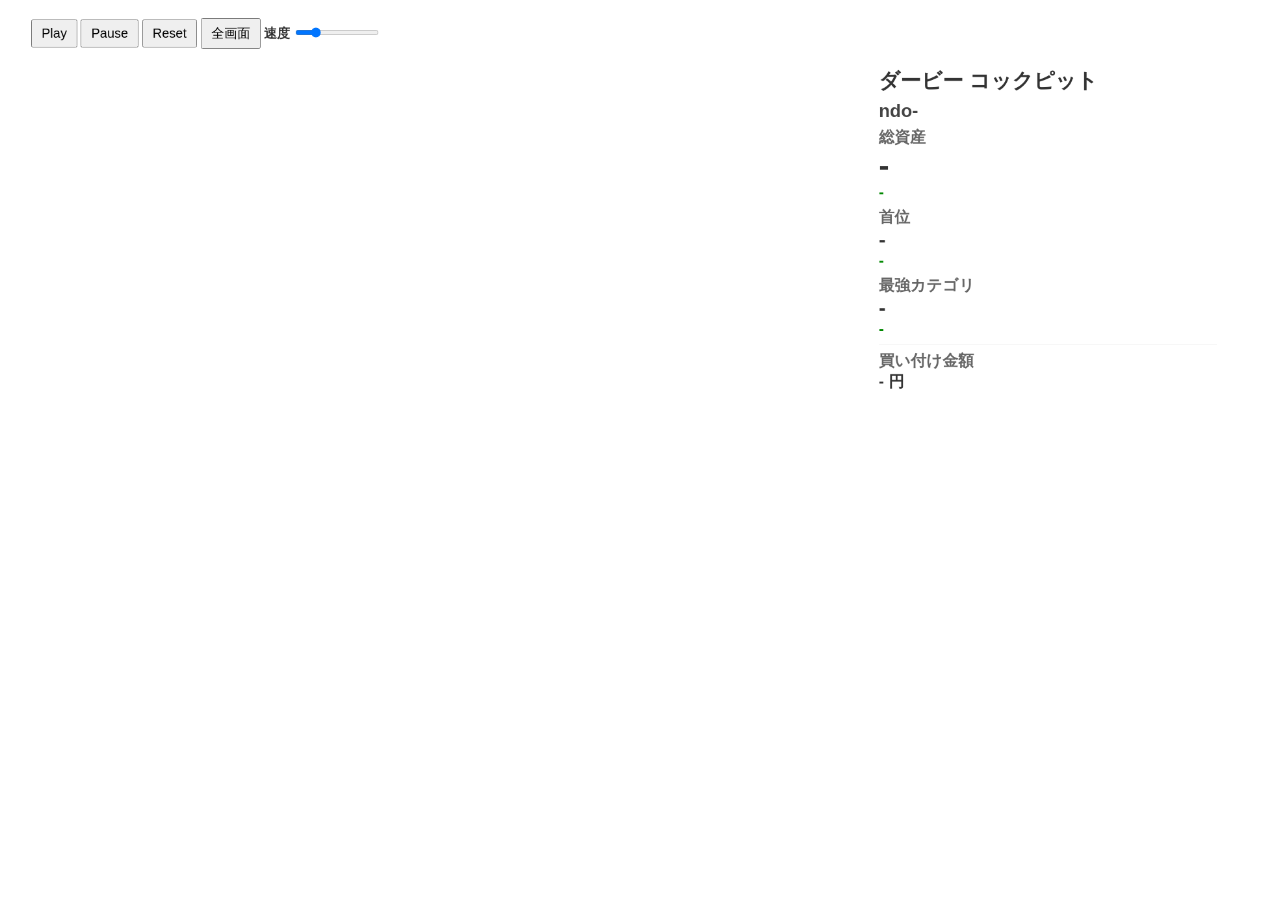
==== docs/index.html @ 9ab99203 "Add docs/index.html for GitHub Pages root" ====
<!DOCTYPE html>
<html>
<head>
  <meta charset="UTF-8" />
  <title>投棄信託ダービー - 総集編 連続レース</title>
  <link rel="stylesheet" href="./style_fhd.css" />
  <script src="https://d3js.org/d3.v7.min.js"></script>
  <script src="./combined-from-arcs.js"></script>
  <script>
    window.DARBY_RACE_CONFIG = {
      initialLotCount: 0,
    };
  </script>
  <style>
    body {
      display: block !important;
      min-height: 100vh;
      height: auto !important;
      margin: 0;
      padding: 0;
      box-sizing: border-box;
      overflow: auto;
      background: #fff !important;
    }

    /* Force this slide to FHD (1920x1080) for generation/cropping */
    .slide.compact {
      width: 1920px !important;
      height: 1080px !important;
      max-width: none !important;
      margin: 0 !important;
      box-sizing: border-box;
      border-radius: 0 !important;
      box-shadow: none !important;
    }

    #slide-stage {
      width: 1920px;
      height: 1080px;
      overflow: hidden;
    }

    #slide-stage .slide.compact {
      transform-origin: top left;
      will-change: transform;
    }
    /* Ensure content fills the slide height */
    .slide.compact .content {
      height: 100% !important;
      display: flex !important;
      flex-direction: column !important;
      box-sizing: border-box;
    }
    /* Layout tweaks: padding, larger fonts and spacing for FHD */
    .slide.compact { font-size: 24px; }
    .slide.compact .content { padding: 28px 48px !important; gap: 18px; }
    .header { font-size: 48px; font-weight: 800; padding: 8px 0; }
    .controls { margin-bottom: 18px; }
    .controls .control-button { font-size: 20px; padding: 8px 14px; }

    /* Give main visualization a larger stable height inside FHD */
    #race-chart { height: 650px; align-self: stretch; flex: 1 1 auto; }
    /* Make cockpit same height as the chart and wider for readability; override inline width */
    .race-cockpit { height: 650px !important; align-self: stretch !important; width: 520px !important; flex: 0 0 520px !important; overflow: auto; padding-left: 24px !important; }
    /* Ensure the parent flex row stretches children to equal height even if inline style sets align-items */
    .slide.compact .content > div[style*="display:flex"] { align-items: stretch !important; }

    /* Cockpit font sizing overrides (use !important to beat inline styles) */
    .race-cockpit { font-size:24px !important; }
    .race-cockpit .cockpit-header h3 { margin:0; font-size:32px !important; }
    .race-cockpit .date-display, .race-cockpit .cockpit-header .date-display { font-size:24px !important; }
    .race-cockpit div, .race-cockpit > div > div { font-size:24px !important; }
    #cockpit-date { font-size:28px !important; color:#444 !important; }
    #total-value { font-size:48px !important; font-weight:800 !important; }
    #leader-name, #best-category { font-size:32px !important; font-weight:700 !important; }
    #baseline-value { font-size:24px !important; }

    /* Chart text sizing */
    .bar .lbl { font-size: 32px !important; font-weight: bold; }
    .bar .val { font-size: 32px !important; font-weight: bold; }
    .goal-text { font-size: 24px !important; font-weight: bold; }
    .date-label { font-size: 36px !important; font-weight: bold; }

  </style>
</head>
<body>
  <div id="slide-stage">
    <div class="slide compact">
      <div class="content" id="main-content" style="flex-direction:column;transition:background-color 0.3s ease;">
      <div class="controls" style="margin-bottom:10px;">
        <button class="control-button" id="play-btn">Play</button>
        <button class="control-button" id="pause-btn">Pause</button>
        <button class="control-button" id="reset-btn">Reset</button>
        <button class="control-button" id="fullscreen-btn">全画面</button>
  <label>速度 <input type="range" id="speed" min="100" max="1500" value="400" /></label>
  <span id="accumulation-indicator" style="margin-left:15px;font-weight:700;color:#e84393;font-size:16px;display:none;">💰 積立中...</span>
      </div>
      <div style="display:flex;gap:16px;align-items:flex-start;">
        <div id="race-chart" style="flex:1; width:100%;"></div>
        <div class="race-cockpit" style="width:260px;">
          <div class="cockpit-header"><h3 style="margin:0 0 8px 0;">ダービー コックピット</h3>
            <div class="date-display" id="cockpit-date">ndo-</div>
          </div>
          <div style="margin-top:8px;">
            <div style="margin-bottom:8px;"><div style="font-size:12px;color:#666">総資産</div><div id="total-value" style="font-size:18px;font-weight:700">-</div><div id="total-change" style="font-size:12px;color:#080">-</div></div>
            <div style="margin-bottom:8px;"><div style="font-size:12px;color:#666">首位</div><div id="leader-name" style="font-size:16px;font-weight:700">-</div><div id="leader-change" style="font-size:12px;color:#080">-</div></div>
            <div style="margin-bottom:8px;"><div style="font-size:12px;color:#666">最強カテゴリ</div><div id="best-category" style="font-size:14px;font-weight:700">-</div><div id="best-category-change" style="font-size:12px;color:#080">-</div></div>
            <div style="margin-top:10px;border-top:1px solid #eee;padding-top:8px;"><div style="font-size:12px;color:#666">買い付け金額</div><div id="baseline-value" style="font-size:14px;font-weight:700">- 円</div></div>
          </div>
        </div>
      </div>
    </div>
  </div>
  </div>
<script>
  (function () {
    const stage = document.getElementById("slide-stage");
    const slide = stage ? stage.querySelector(".slide.compact") : null;
    if (!stage || !slide) return;
    const baseW = 1920;
    const baseH = 1080;
    const padding = 16;

    function fitSlideToViewport() {
      const availableW = Math.max(320, window.innerWidth - padding * 2);
      const availableH = Math.max(320, window.innerHeight - padding * 2);
      const scale = Math.min(availableW / baseW, availableH / baseH, 1);

      stage.style.width = `${Math.floor(baseW * scale)}px`;
      stage.style.height = `${Math.floor(baseH * scale)}px`;
      slide.style.transform = `scale(${scale})`;
    }

    window.addEventListener("resize", fitSlideToViewport);
    document.addEventListener("fullscreenchange", fitSlideToViewport);
    document.addEventListener("webkitfullscreenchange", fitSlideToViewport);
    fitSlideToViewport();
  })();
</script>
<script src="./race-template.js"></script>
</body>
</html>
---- docs/style_fhd.css ----
/* Unified Slide Styles for 投棄信託ダービー (scene01-04)
   Keep scene-specific selectors so individual HTML files stay simple.
   Palette & design tokens */

:root {
  --color-primary: #4a69bd;
  --color-bg-gradient-start: #f5f7fa;
  --color-bg-gradient-end: #c3cfe2;
  --color-panel-bg: #f8f9fa;
  --color-border-soft: #e9ecef;
  --color-text-dark: #333;
  --radius-sm: 4px;
  --radius-md: 6px;
  --radius-lg: 10px;
  --shadow-elev-1: 0 2px 5px rgba(0,0,0,0.1);
  --shadow-elev-2: 0 6px 12px rgba(0,0,0,0.15);
  --shadow-card: 0 10px 20px rgba(0,0,0,0.19), 0 6px 6px rgba(0,0,0,0.23);

  /* Fund / category colors */
  --color-ikeike: #ff6b6b;
  --color-sox: #5f27cd;
  --color-leverage: #e84393;
  --color-standard-acwi: #3498db;
  --color-standard-sp500: #2ecc71;
  --color-standard-vti: #1abc9c;
  font-size: 1.6em;
  font-weight: bold;
  color: var(--color-primary);
  --color-dividend-spyd: #e67e22;

/* Runner / lap styling (used in race slide) */
.lap-number {
  font-size: 3.4em;
  font-weight: bold;
  color: var(--color-primary);
  line-height: 1;
}

.lap-label {
  font-size: 1.05em;
  color: #666;
  margin-top: 4px;
}

.progress-text {
  position: absolute;
  left: 50%;
  top: 50%;
  transform: translate(-50%, -50%);
  color: white;
  font-weight: bold;
  font-size: 0.95em;
  text-shadow: 0 1px 3px rgba(0,0,0,0.3);
  white-space: nowrap;
}

.runner-name { font-size: 1.5em; font-weight: 700; }
.runner-icon { font-size: 3em; }
.track-labels span { font-size: 1em; }
}

/* Base Layout */
body {
  font-family: 'Noto Sans JP', sans-serif;
  /* Increased base font-size for better readability */
  font-size: 18px;
  background: linear-gradient(135deg, var(--color-bg-gradient-start) 0%, var(--color-bg-gradient-end) 100%);
  margin: 0;
  height: 100vh;
  display: flex;
  justify-content: center;
  align-items: center;
  color: var(--color-text-dark);
}

.slide {
  width: 1920px;
  height: 1080px;
  background: #fff;
  border-radius: var(--radius-lg);
  box-shadow: var(--shadow-card);
  display: flex;
  flex-direction: column;
  overflow: hidden;
  position: relative;
}

.header {
  background: var(--color-primary);
  color: #fff;
  padding: 15px 20px;
  text-align: center;
  font-size: 32px;
  flex-shrink: 0;
}

.footer {
  background: var(--color-primary);
  color: #fff;
  padding: 8px 12px;
  text-align: center;
  flex-shrink: 0;
  font-size: 16px;
}

.content {
  flex: 1;
  display: flex;
  padding: 10px 15px;
  gap: 10px;
  overflow: hidden;
}

/* Allow scenes that need scrolling to add .scrollable to .content */
.content.scrollable { overflow: auto; }

.character-area {
  width: 30%;
  position: relative;
  padding: 0 10px 10px 10px;
  z-index: 2;
  overflow: hidden;
}

.character-container {
  width: 100%;
  position: absolute;
  display: flex;
  flex-direction: column;
  align-items: center;
}

#yuki-container {
  top: 10px;
}

#zunda-container {
  top: 285px;
}

.character-slot {
  width: 350px;
  height: 350px;
  flex-shrink: 0;
}

.data-area {
  width: 70%;
  padding: 10px 15px;
  overflow: hidden;
}

/* Character & Speech */
.character-img {
  width: 350px;
  height: 350px;
  border-radius: 50%;
  object-fit: cover;
  margin-bottom: 10px;
  display: block;
}
.character-img.compact { /* scene03 variant */
  width: 160px;
  height: 160px;
  margin-bottom: 5px;
}

.speech-bubble {
  position: relative;
  background: linear-gradient(135deg, #ffffff 0%, #f8f9fa 100%);
  border: 2px solid transparent;
  border-radius: 12px;
  padding: 14px 16px;
  margin: 8px;
  width: 100%;
  max-width: 280px;
  height: 100px;
  overflow: hidden;
  text-overflow: ellipsis;
  font-size: 15px;
  font-weight: 600;
  line-height: 1.6;
  box-shadow: 0 4px 12px rgba(0,0,0,0.12), 0 2px 4px rgba(0,0,0,0.08);
  transition: all .3s cubic-bezier(0.4, 0, 0.2, 1);
  box-sizing: border-box;
  font-family: 'Noto Sans JP', 'M PLUS Rounded 1c', sans-serif;
  white-space: pre-wrap;
  display: -webkit-box;
  -webkit-line-clamp: 4;
  -webkit-box-orient: vertical;
}
/* Use visibility approach for initial hidden speech bubbles (follow 4_gathered behavior) */
/* Note: specific slides set inline style="visibility:hidden;" on speech bubbles */
.speech-bubble:after {
  content: '';
  position: absolute;
  left: -10px;
  top: 50%;
  width: 0; height: 0;
  border: 12px solid transparent;
  border-right-color: #ffffff;
  border-left: 0;
  margin-top: -12px;
  filter: drop-shadow(-2px 2px 2px rgba(0,0,0,0.1));
}
.speech-bubble.active {
  background: linear-gradient(135deg, #e3f2fd 0%, #bbdefb 100%);
  border: 2px solid var(--color-primary);
  box-shadow: 0 6px 16px rgba(74, 105, 189, 0.3), 0 3px 6px rgba(0,0,0,0.12);
  transform: scale(1.02);
}

/* キャラクターごとのデフォルトカラー */
#yuki-speech {
  color: #1e90ff; /* DodgerBlue */
  border-color: #63b3ff; /* Lighter blue for border accent */
}

#zunda-speech {
  color: #6ab04c;
  border-color: #badc58;
}

@keyframes bubbleHighlight { 0%{transform:scale(1);}50%{transform:scale(1.05);}100%{transform:scale(1);} }

/* Rule / info boxes (scene01) */
.rule-box {
  background: #f1f2f6;
  border-left: 4px solid var(--color-primary);
  padding: 10px 12px;
  margin: 10px 0 15px;
  font-size: 15px;
}

/* Category grid (scene01, scene03 fragments) */
.categories-container { /* 2x2 grid */
  display: grid;
  grid-template-columns: 1fr 1fr;
  grid-auto-rows: auto;
  gap: 15px;
  margin-top: 15px;
}
.fund-category {
  background: #fff;
  padding: 10px 12px;
  border-radius: 8px;
  box-shadow: var(--shadow-elev-1);
  text-align: center;
}
.fund-category h3 {
  margin: 0 0 8px;
  padding-bottom: 5px;
  border-bottom: 2px solid currentColor;
  font-size: 16px;
}
.fund-list { text-align: left; font-size: 14px; line-height: 1.4; }
.fund-item { margin-bottom: 6px; }

/* Category color helpers */
.ikeike { color: var(--color-ikeike); }
.standard { color: var(--color-standard-acwi); }
.active { color: var(--color-active); }
.dividend { color: var(--color-dividend); }

/* Tabs (scene02) */
.tabs { display: flex; background: #e9ecef; border-radius: 5px 5px 0 0; overflow: hidden; }
.tab { padding: 12px 24px; cursor: pointer; transition: background .3s; font-size: 15px; }
.tab.active { background: var(--color-primary); color: #fff; font-weight: 600; }
.tab:hover:not(.active) { background: #ced4da; }
.tab-content { display: none; padding: 15px; background: var(--color-panel-bg); border-radius: 0 0 5px 5px; margin-bottom: 15px; }
.tab-content.active { display: block; animation: fadeIn .5s; }
@keyframes fadeIn { from {opacity:0;} to {opacity:1;} }

/* Fund cards (scene02) */
.fund-card { background:#fff; border-radius:5px; padding:15px; margin-bottom:15px; box-shadow:var(--shadow-elev-1); display:flex; align-items:center; }
.fund-icon { width:60px; height:60px; background:var(--color-primary); border-radius:50%; display:flex; justify-content:center; align-items:center; color:#fff; font-weight:bold; margin-right:15px; flex-shrink:0; font-size:12px; letter-spacing:.5px; }
.fund-details { flex:1; }
.fund-name { font-weight:700; font-size:20px; margin:0 0 6px; }
.fund-desc { font-size:15px; color:#495057; line-height:1.4; }
.characteristic { display:inline-block; background:#e9ecef; padding:3px 8px; border-radius:12px; font-size:12px; margin:5px 5px 0 0; }


/* Scene04: next preview */
.coming-soon { text-align:center; margin-bottom:20px; }
.coming-soon h2 { font-size:36px; color:var(--color-primary); margin:0 0 5px; }
.coming-soon p { font-size:16px; color:#495057; margin:0; }
.mystery-box { background:rgba(255,255,255,.8); border-radius:10px; padding:15px; margin-bottom:15px; box-shadow:0 4px 8px rgba(0,0,0,.1); }
.mystery-title { font-size:22px; font-weight:700; margin:0 0 12px; color:var(--color-primary); display:flex; align-items:center; }
.mystery-title i { margin-right:10px; font-size:26px; }
.mystery-item { background:rgba(255,255,255,.6); border-radius:8px; padding:12px; margin-bottom:12px; display:flex; align-items:center; box-shadow:0 2px 4px rgba(0,0,0,.05); }
.mystery-icon { width:44px; height:44px; background:var(--color-primary); color:#fff; border-radius:50%; display:flex; justify-content:center; align-items:center; font-weight:700; font-size:20px; margin-right:18px; flex-shrink:0; }
.mystery-text { flex:1; font-size:16px; line-height:1.5; }
.mystery-text span { color:var(--color-primary); font-weight:700; }
@keyframes pulse { 0%{transform:scale(1);}50%{transform:scale(1.05);}100%{transform:scale(1);} }
.pulse { animation:pulse 2s infinite; }

/* Utility */
.hidden { display:none !important; }
.sr-only { position:absolute; left:-10000px; top:auto; width:1px; height:1px; overflow:hidden; }

/* Responsive fallback (optional)
   Note: Do NOT scale at exactly 1280×720 to keep a perfect fit.
*/
@media (max-width: 1279px) {
  .slide { transform: scale(.9); transform-origin: top left; }
}
@media (max-width: 1100px) {
  .slide { transform: scale(.8); }
}

/* Scene specific wrappers can add classes to tweak (example: add class="compact" to slide for scene03) */
.slide.compact .character-img { width:160px; height:160px; margin-bottom:5px; }

/* Additional overrides: enlarge main body text (non-dialogue) */
.content, .data-area, .rule-box, .tab-content, .fund-desc, .mystery-text, .coming-soon p {
  font-size: 20px;
}

/* Stats and badges — larger for readability */
.stat-box { padding: 14px; }
.stat-label { font-size: 16px; color: #666; margin-bottom: 6px; }
.stat-value { font-size: 2.0em; font-weight: 800; color: var(--color-primary); }

/* Ensure speech bubbles remain the original size */
.speech-bubble { font-size: 15px; }
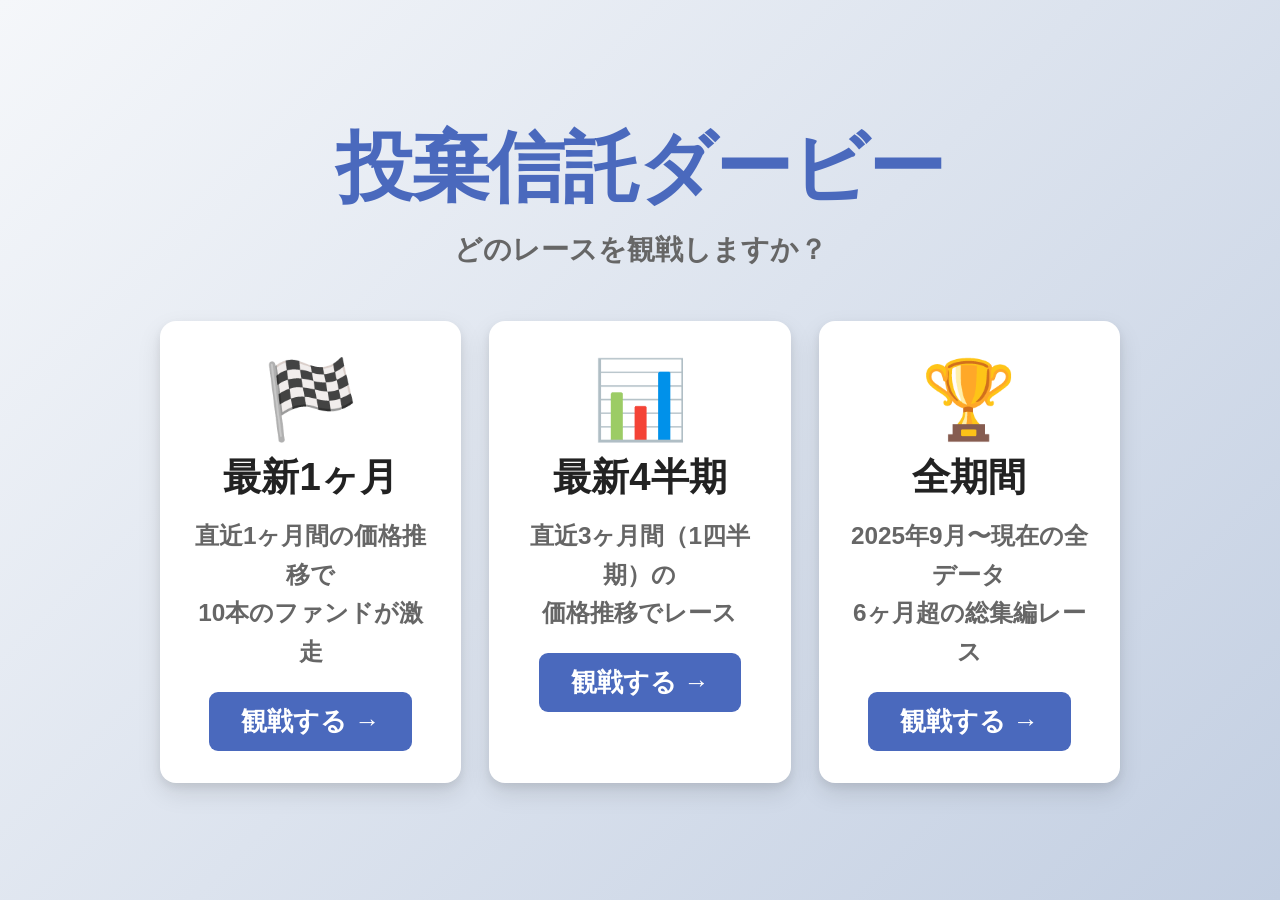
==== commit 3a1741b2: "Refactor index.html: Simplify layout and remove unused scripts; enhance landing page design with car" ====
--- a/docs/index.html
+++ b/docs/index.html
@@ -2,141 +2,125 @@
 <html>
 <head>
   <meta charset="UTF-8" />
-  <title>投棄信託ダービー - 総集編 連続レース</title>
+  <title>投棄信託ダービー</title>
   <link rel="stylesheet" href="./style_fhd.css" />
-  <script src="https://d3js.org/d3.v7.min.js"></script>
-  <script src="./combined-from-arcs.js"></script>
-  <script>
-    window.DARBY_RACE_CONFIG = {
-      initialLotCount: 0,
-    };
-  </script>
   <style>
+    *, *::before, *::after { box-sizing: border-box; margin: 0; padding: 0; }
+
     body {
-      display: block !important;
       min-height: 100vh;
-      height: auto !important;
-      margin: 0;
-      padding: 0;
-      box-sizing: border-box;
-      overflow: auto;
-      background: #fff !important;
+      background: linear-gradient(135deg, #f5f7fa 0%, #c3cfe2 100%);
+      font-family: -apple-system, BlinkMacSystemFont, 'Segoe UI', 'Helvetica Neue', sans-serif;
+      display: flex;
+      flex-direction: column;
+      align-items: center;
+      justify-content: center;
+      padding: 40px 20px;
+      color: #333;
     }
 
-    /* Force this slide to FHD (1920x1080) for generation/cropping */
-    .slide.compact {
-      width: 1920px !important;
-      height: 1080px !important;
-      max-width: none !important;
-      margin: 0 !important;
-      box-sizing: border-box;
-      border-radius: 0 !important;
-      box-shadow: none !important;
+    .landing {
+      max-width: 960px;
+      width: 100%;
+      text-align: center;
     }
 
-    #slide-stage {
-      width: 1920px;
-      height: 1080px;
-      overflow: hidden;
+    .landing-title {
+      font-size: 3rem;
+      font-weight: 800;
+      color: #4a69bd;
+      letter-spacing: -0.02em;
+      margin-bottom: 10px;
     }
 
-    #slide-stage .slide.compact {
-      transform-origin: top left;
-      will-change: transform;
+    .landing-subtitle {
+      font-size: 1.1rem;
+      color: #666;
+      margin-bottom: 52px;
     }
-    /* Ensure content fills the slide height */
-    .slide.compact .content {
-      height: 100% !important;
-      display: flex !important;
-      flex-direction: column !important;
-      box-sizing: border-box;
+
+    .card-grid {
+      display: grid;
+      grid-template-columns: repeat(auto-fit, minmax(260px, 1fr));
+      gap: 28px;
     }
-    /* Layout tweaks: padding, larger fonts and spacing for FHD */
-    .slide.compact { font-size: 24px; }
-    .slide.compact .content { padding: 28px 48px !important; gap: 18px; }
-    .header { font-size: 48px; font-weight: 800; padding: 8px 0; }
-    .controls { margin-bottom: 18px; }
-    .controls .control-button { font-size: 20px; padding: 8px 14px; }
 
-    /* Give main visualization a larger stable height inside FHD */
-    #race-chart { height: 650px; align-self: stretch; flex: 1 1 auto; }
-    /* Make cockpit same height as the chart and wider for readability; override inline width */
-    .race-cockpit { height: 650px !important; align-self: stretch !important; width: 520px !important; flex: 0 0 520px !important; overflow: auto; padding-left: 24px !important; }
-    /* Ensure the parent flex row stretches children to equal height even if inline style sets align-items */
-    .slide.compact .content > div[style*="display:flex"] { align-items: stretch !important; }
+    .card {
+      background: #fff;
+      border-radius: 16px;
+      padding: 40px 28px 32px;
+      box-shadow: 0 10px 24px rgba(0,0,0,0.10), 0 4px 8px rgba(0,0,0,0.07);
+      display: flex;
+      flex-direction: column;
+      align-items: center;
+      gap: 14px;
+      transition: transform 0.18s ease, box-shadow 0.18s ease;
+    }
 
-    /* Cockpit font sizing overrides (use !important to beat inline styles) */
-    .race-cockpit { font-size:24px !important; }
-    .race-cockpit .cockpit-header h3 { margin:0; font-size:32px !important; }
-    .race-cockpit .date-display, .race-cockpit .cockpit-header .date-display { font-size:24px !important; }
-    .race-cockpit div, .race-cockpit > div > div { font-size:24px !important; }
-    #cockpit-date { font-size:28px !important; color:#444 !important; }
-    #total-value { font-size:48px !important; font-weight:800 !important; }
-    #leader-name, #best-category { font-size:32px !important; font-weight:700 !important; }
-    #baseline-value { font-size:24px !important; }
+    .card:hover {
+      transform: translateY(-5px);
+      box-shadow: 0 18px 36px rgba(0,0,0,0.14), 0 6px 10px rgba(0,0,0,0.09);
+    }
 
-    /* Chart text sizing */
-    .bar .lbl { font-size: 32px !important; font-weight: bold; }
-    .bar .val { font-size: 32px !important; font-weight: bold; }
-    .goal-text { font-size: 24px !important; font-weight: bold; }
-    .date-label { font-size: 36px !important; font-weight: bold; }
+    .card-icon {
+      font-size: 3rem;
+      line-height: 1;
+    }
 
+    .card-title {
+      font-size: 1.5rem;
+      font-weight: 700;
+      color: #222;
+    }
+
+    .card-desc {
+      font-size: 0.95rem;
+      color: #666;
+      line-height: 1.6;
+    }
+
+    .card-btn {
+      display: inline-block;
+      margin-top: 6px;
+      padding: 12px 32px;
+      background: #4a69bd;
+      color: #fff;
+      text-decoration: none;
+      border-radius: 9px;
+      font-weight: 600;
+      font-size: 1rem;
+      transition: background 0.15s ease;
+    }
+
+    .card-btn:hover {
+      background: #3a58a8;
+    }
   </style>
 </head>
 <body>
-  <div id="slide-stage">
-    <div class="slide compact">
-      <div class="content" id="main-content" style="flex-direction:column;transition:background-color 0.3s ease;">
-      <div class="controls" style="margin-bottom:10px;">
-        <button class="control-button" id="play-btn">Play</button>
-        <button class="control-button" id="pause-btn">Pause</button>
-        <button class="control-button" id="reset-btn">Reset</button>
-        <button class="control-button" id="fullscreen-btn">全画面</button>
-  <label>速度 <input type="range" id="speed" min="100" max="1500" value="400" /></label>
-  <span id="accumulation-indicator" style="margin-left:15px;font-weight:700;color:#e84393;font-size:16px;display:none;">💰 積立中...</span>
+  <div class="landing">
+    <h1 class="landing-title">投棄信託ダービー</h1>
+    <p class="landing-subtitle">どのレースを観戦しますか？</p>
+    <div class="card-grid">
+      <div class="card">
+        <div class="card-icon">🏁</div>
+        <div class="card-title">最新1ヶ月</div>
+        <p class="card-desc">直近1ヶ月間の価格推移で<br>10本のファンドが激走</p>
+        <a class="card-btn" href="./race.html?range=1m">観戦する →</a>
       </div>
-      <div style="display:flex;gap:16px;align-items:flex-start;">
-        <div id="race-chart" style="flex:1; width:100%;"></div>
-        <div class="race-cockpit" style="width:260px;">
-          <div class="cockpit-header"><h3 style="margin:0 0 8px 0;">ダービー コックピット</h3>
-            <div class="date-display" id="cockpit-date">ndo-</div>
-          </div>
-          <div style="margin-top:8px;">
-            <div style="margin-bottom:8px;"><div style="font-size:12px;color:#666">総資産</div><div id="total-value" style="font-size:18px;font-weight:700">-</div><div id="total-change" style="font-size:12px;color:#080">-</div></div>
-            <div style="margin-bottom:8px;"><div style="font-size:12px;color:#666">首位</div><div id="leader-name" style="font-size:16px;font-weight:700">-</div><div id="leader-change" style="font-size:12px;color:#080">-</div></div>
-            <div style="margin-bottom:8px;"><div style="font-size:12px;color:#666">最強カテゴリ</div><div id="best-category" style="font-size:14px;font-weight:700">-</div><div id="best-category-change" style="font-size:12px;color:#080">-</div></div>
-            <div style="margin-top:10px;border-top:1px solid #eee;padding-top:8px;"><div style="font-size:12px;color:#666">買い付け金額</div><div id="baseline-value" style="font-size:14px;font-weight:700">- 円</div></div>
-          </div>
-        </div>
+      <div class="card">
+        <div class="card-icon">📊</div>
+        <div class="card-title">最新4半期</div>
+        <p class="card-desc">直近3ヶ月間（1四半期）の<br>価格推移でレース</p>
+        <a class="card-btn" href="./race.html?range=3m">観戦する →</a>
+      </div>
+      <div class="card">
+        <div class="card-icon">🏆</div>
+        <div class="card-title">全期間</div>
+        <p class="card-desc">2025年9月〜現在の全データ<br>6ヶ月超の総集編レース</p>
+        <a class="card-btn" href="./race.html?range=all">観戦する →</a>
       </div>
     </div>
   </div>
-  </div>
-<script>
-  (function () {
-    const stage = document.getElementById("slide-stage");
-    const slide = stage ? stage.querySelector(".slide.compact") : null;
-    if (!stage || !slide) return;
-    const baseW = 1920;
-    const baseH = 1080;
-    const padding = 16;
-
-    function fitSlideToViewport() {
-      const availableW = Math.max(320, window.innerWidth - padding * 2);
-      const availableH = Math.max(320, window.innerHeight - padding * 2);
-      const scale = Math.min(availableW / baseW, availableH / baseH, 1);
-
-      stage.style.width = `${Math.floor(baseW * scale)}px`;
-      stage.style.height = `${Math.floor(baseH * scale)}px`;
-      slide.style.transform = `scale(${scale})`;
-    }
-
-    window.addEventListener("resize", fitSlideToViewport);
-    document.addEventListener("fullscreenchange", fitSlideToViewport);
-    document.addEventListener("webkitfullscreenchange", fitSlideToViewport);
-    fitSlideToViewport();
-  })();
-</script>
-<script src="./race-template.js"></script>
 </body>
 </html>
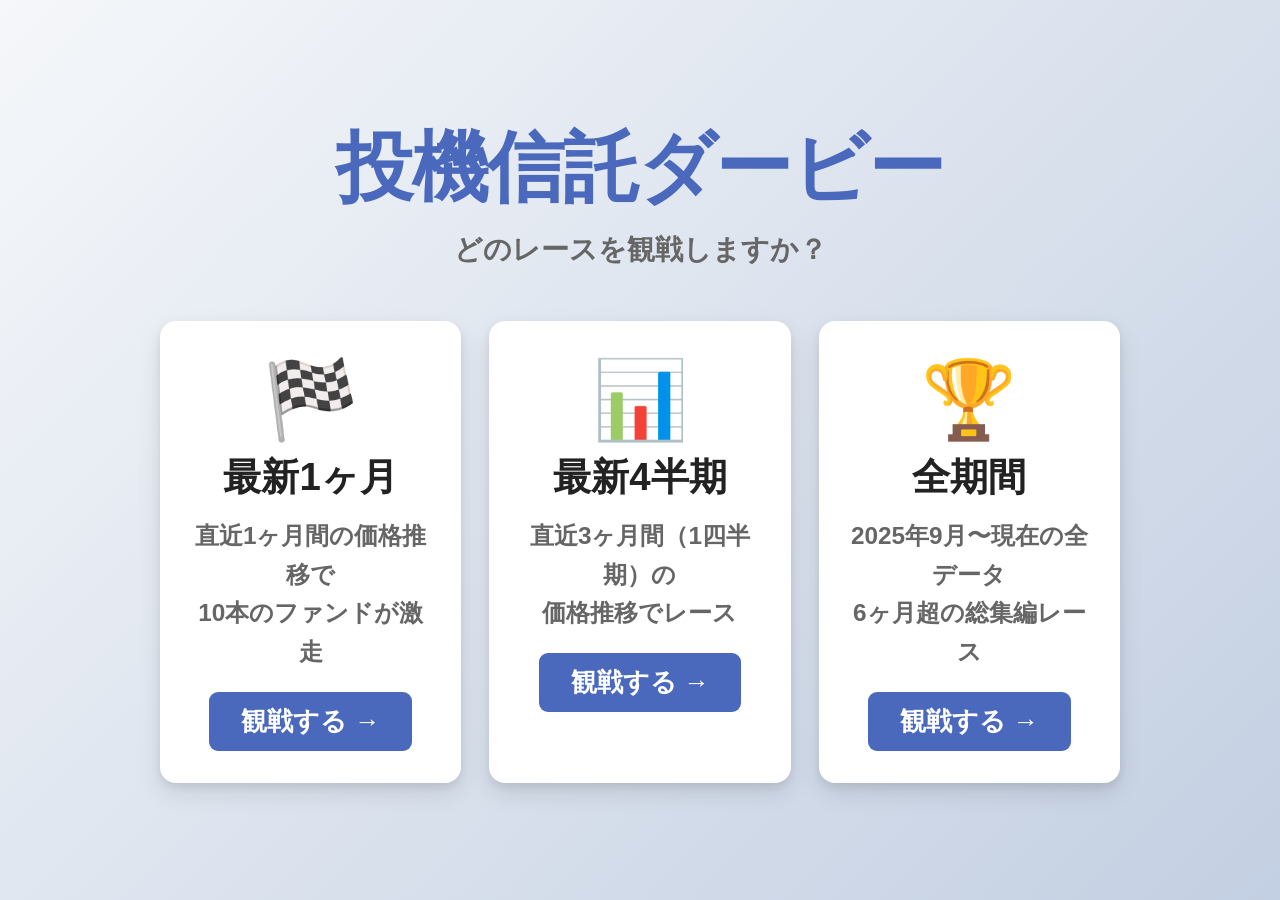
==== commit 0bb09d2f: "Fix typos in documentation and update pre-deploy check script for accuracy" ====
--- a/docs/index.html
+++ b/docs/index.html
@@ -2,7 +2,7 @@
 <html>
 <head>
   <meta charset="UTF-8" />
-  <title>投棄信託ダービー</title>
+  <title>投機信託ダービー</title>
   <link rel="stylesheet" href="./style_fhd.css" />
   <style>
     *, *::before, *::after { box-sizing: border-box; margin: 0; padding: 0; }
@@ -99,7 +99,7 @@
 </head>
 <body>
   <div class="landing">
-    <h1 class="landing-title">投棄信託ダービー</h1>
+    <h1 class="landing-title">投機信託ダービー</h1>
     <p class="landing-subtitle">どのレースを観戦しますか？</p>
     <div class="card-grid">
       <div class="card">
--- a/docs/style_fhd.css
+++ b/docs/style_fhd.css
@@ -1,4 +1,4 @@
-/* Unified Slide Styles for 投棄信託ダービー (scene01-04)
+/* Unified Slide Styles for 投機信託ダービー (scene01-04)
    Keep scene-specific selectors so individual HTML files stay simple.
    Palette & design tokens */
 
